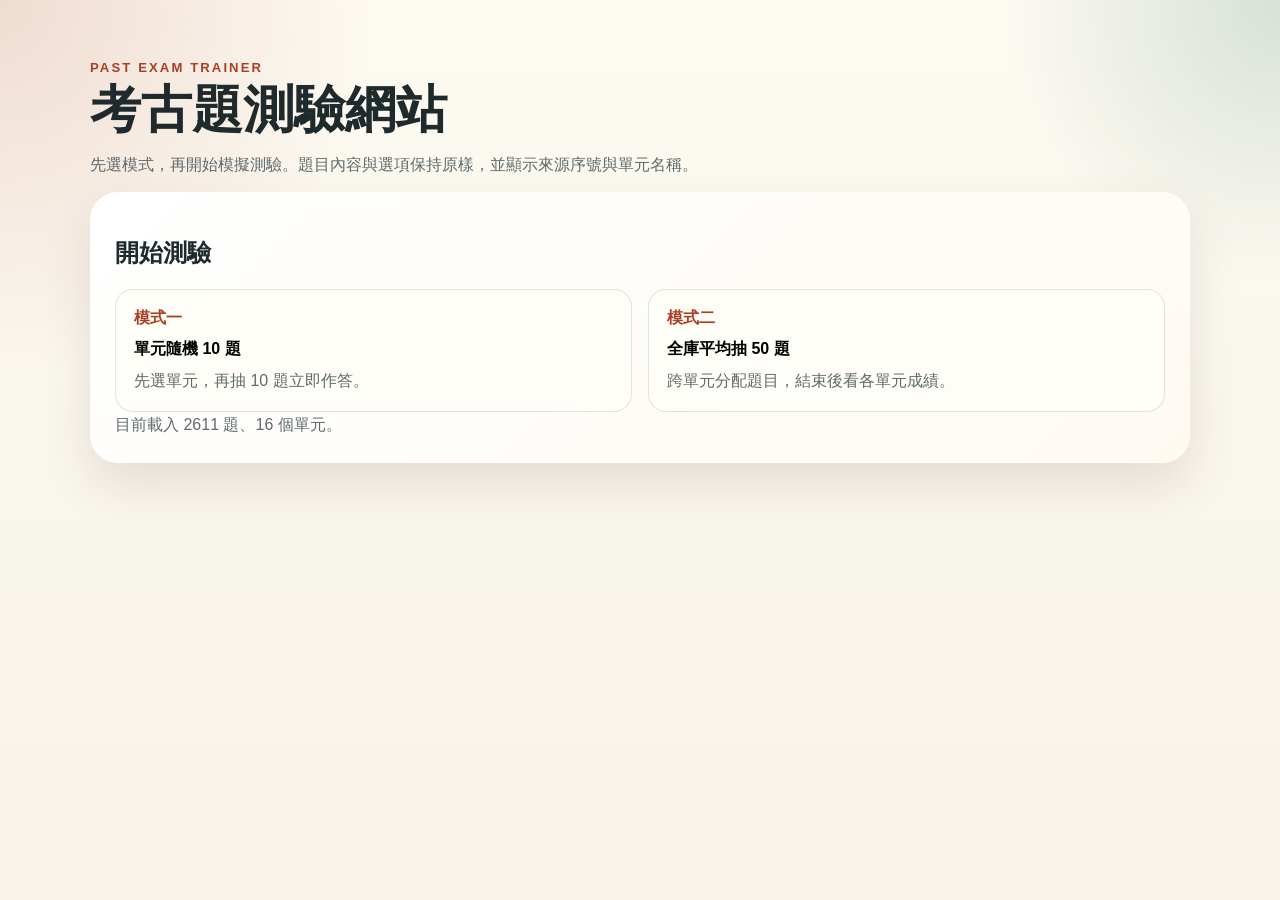
==== web/index.html @ cffe811b "Initial GitHub Pages quiz site" ====
<!DOCTYPE html>
<html lang="zh-Hant">
  <head>
    <meta charset="UTF-8" />
    <meta name="viewport" content="width=device-width, initial-scale=1.0" />
    <title>考古題測驗</title>
    <link rel="stylesheet" href="./style.css" />
  </head>
  <body>
    <div class="app-shell">
      <header class="hero">
        <p class="eyebrow">Past Exam Trainer</p>
        <h1>考古題測驗網站</h1>
        <p class="hero-copy">
          先選模式，再開始模擬測驗。題目內容與選項保持原樣，並顯示來源序號與單元名稱。
        </p>
      </header>

      <main id="app" class="layout">
        <section class="panel panel-accent" id="setup-panel">
          <h2>開始測驗</h2>
          <div class="mode-grid">
            <button class="mode-card" data-mode="unit">
              <span class="mode-label">模式一</span>
              <strong>單元隨機 10 題</strong>
              <span>先選單元，再抽 10 題立即作答。</span>
            </button>
            <button class="mode-card" data-mode="mixed">
              <span class="mode-label">模式二</span>
              <strong>全庫平均抽 50 題</strong>
              <span>跨單元分配題目，結束後看各單元成績。</span>
            </button>
          </div>

          <div id="unit-picker" class="unit-picker hidden">
            <label for="unit-select">選擇單元</label>
            <select id="unit-select"></select>
            <button id="start-unit-quiz" class="primary-button">開始單元測驗</button>
          </div>

          <div class="data-meta" id="data-meta"></div>
        </section>

        <section class="panel hidden" id="quiz-panel">
          <div class="quiz-toolbar">
            <div>
              <p id="progress-text" class="progress-text"></p>
              <p id="quiz-mode-text" class="subtle-text"></p>
            </div>
            <button id="restart-button" class="secondary-button">重新開始</button>
          </div>

          <article class="question-card">
            <div class="question-header">
              <span id="question-source" class="pill"></span>
              <span id="question-unit" class="pill pill-muted"></span>
            </div>
            <div id="question-stem" class="question-stem"></div>
            <div id="options-list" class="options-list"></div>
            <div id="feedback-box" class="feedback-box hidden"></div>
          </article>

          <div class="quiz-actions">
            <button id="next-button" class="primary-button" disabled>下一題</button>
          </div>
        </section>

        <section class="panel hidden" id="result-panel">
          <div class="result-header">
            <div>
              <h2>測驗結果</h2>
              <p id="result-summary" class="subtle-text"></p>
            </div>
            <button id="restart-result-button" class="secondary-button">重新開始</button>
          </div>

          <div id="result-body" class="result-body"></div>
        </section>
      </main>
    </div>

    <template id="unit-result-template">
      <div class="unit-result-row">
        <span class="unit-result-name"></span>
        <span class="unit-result-score"></span>
      </div>
    </template>

    <script src="./app.js" defer></script>
  </body>
</html>
---- web/style.css ----
:root {
  --bg: #f7f3ea;
  --bg-strong: #efe6d4;
  --card: rgba(255, 255, 255, 0.82);
  --card-strong: #fffdf7;
  --ink: #1f2a2c;
  --muted: #5f6b6d;
  --line: rgba(31, 42, 44, 0.12);
  --primary: #aa3f24;
  --primary-strong: #8f331d;
  --success: #17624b;
  --error: #9c2f2f;
  --shadow: 0 22px 50px rgba(72, 49, 22, 0.12);
  --radius-lg: 28px;
  --radius-md: 18px;
  --radius-sm: 12px;
}

* {
  box-sizing: border-box;
}

body {
  margin: 0;
  min-height: 100vh;
  font-family: "Segoe UI", "Noto Sans TC", sans-serif;
  color: var(--ink);
  background:
    radial-gradient(circle at top left, rgba(170, 63, 36, 0.16), transparent 24%),
    radial-gradient(circle at top right, rgba(23, 98, 75, 0.16), transparent 18%),
    linear-gradient(180deg, #fdfaf2 0%, var(--bg) 100%);
}

.app-shell {
  width: min(1100px, calc(100% - 32px));
  margin: 0 auto;
  padding: 36px 0 56px;
}

.hero {
  padding: 24px 0 14px;
}

.eyebrow {
  margin: 0 0 8px;
  color: var(--primary);
  font-size: 0.82rem;
  font-weight: 700;
  letter-spacing: 0.16em;
  text-transform: uppercase;
}

.hero h1 {
  margin: 0;
  font-size: clamp(2rem, 4vw, 3.4rem);
  line-height: 1.05;
}

.hero-copy {
  max-width: 760px;
  margin: 14px 0 0;
  color: var(--muted);
  font-size: 1rem;
  line-height: 1.7;
}

.layout {
  display: grid;
  gap: 18px;
}

.panel {
  background: var(--card);
  border: 1px solid rgba(255, 255, 255, 0.75);
  border-radius: var(--radius-lg);
  box-shadow: var(--shadow);
  backdrop-filter: blur(10px);
  padding: 24px;
}

.panel-accent {
  background:
    linear-gradient(135deg, rgba(255, 255, 255, 0.88), rgba(255, 250, 241, 0.88)),
    var(--card);
}

.mode-grid {
  display: grid;
  grid-template-columns: repeat(auto-fit, minmax(220px, 1fr));
  gap: 16px;
  margin-top: 18px;
}

.mode-card,
.primary-button,
.secondary-button,
.option-button {
  font: inherit;
}

.mode-card {
  border: 1px solid var(--line);
  border-radius: var(--radius-md);
  background: var(--card-strong);
  padding: 18px;
  text-align: left;
  cursor: pointer;
  transition: transform 160ms ease, border-color 160ms ease, box-shadow 160ms ease;
}

.mode-card:hover,
.mode-card:focus-visible {
  transform: translateY(-2px);
  border-color: rgba(170, 63, 36, 0.38);
  box-shadow: 0 16px 30px rgba(170, 63, 36, 0.1);
  outline: none;
}

.mode-label {
  display: inline-block;
  margin-bottom: 10px;
  color: var(--primary);
  font-weight: 700;
}

.mode-card strong,
.mode-card span {
  display: block;
}

.mode-card span:last-child {
  margin-top: 8px;
  color: var(--muted);
  line-height: 1.6;
}

.unit-picker {
  display: grid;
  gap: 12px;
  margin-top: 20px;
}

label {
  font-weight: 700;
}

select {
  width: 100%;
  padding: 12px 14px;
  border-radius: var(--radius-sm);
  border: 1px solid var(--line);
  background: white;
  font: inherit;
}

.primary-button,
.secondary-button {
  border: none;
  border-radius: 999px;
  padding: 12px 18px;
  cursor: pointer;
  transition: transform 160ms ease, opacity 160ms ease, background 160ms ease;
}

.primary-button {
  background: var(--primary);
  color: white;
}

.primary-button:hover,
.secondary-button:hover,
.option-button:hover {
  transform: translateY(-1px);
}

.primary-button:disabled {
  opacity: 0.5;
  cursor: not-allowed;
  transform: none;
}

.secondary-button {
  background: rgba(31, 42, 44, 0.08);
  color: var(--ink);
}

.data-meta,
.subtle-text {
  color: var(--muted);
  line-height: 1.6;
}

.quiz-toolbar,
.result-header {
  display: flex;
  justify-content: space-between;
  gap: 16px;
  align-items: flex-start;
}

.question-card {
  margin-top: 18px;
  padding: 22px;
  border-radius: var(--radius-md);
  background: var(--card-strong);
  border: 1px solid rgba(31, 42, 44, 0.08);
}

.question-header {
  display: flex;
  gap: 10px;
  flex-wrap: wrap;
}

.pill {
  display: inline-flex;
  align-items: center;
  padding: 6px 10px;
  border-radius: 999px;
  background: rgba(170, 63, 36, 0.12);
  color: var(--primary-strong);
  font-size: 0.92rem;
  font-weight: 700;
}

.pill-muted {
  background: rgba(23, 98, 75, 0.12);
  color: var(--success);
}

.question-stem {
  margin-top: 18px;
  white-space: pre-wrap;
  font-size: 1.06rem;
  line-height: 1.85;
}

.options-list {
  display: grid;
  gap: 12px;
  margin-top: 24px;
}

.option-button {
  width: 100%;
  border-radius: var(--radius-sm);
  border: 1px solid var(--line);
  background: white;
  padding: 16px;
  text-align: left;
  cursor: pointer;
  transition: border-color 160ms ease, background 160ms ease, transform 160ms ease;
}

.option-button strong {
  display: inline-block;
  min-width: 2em;
}

.option-button.selected {
  border-color: rgba(170, 63, 36, 0.55);
  background: rgba(170, 63, 36, 0.08);
}

.option-button.correct {
  border-color: rgba(23, 98, 75, 0.4);
  background: rgba(23, 98, 75, 0.1);
}

.option-button.wrong {
  border-color: rgba(156, 47, 47, 0.42);
  background: rgba(156, 47, 47, 0.08);
}

.feedback-box {
  margin-top: 20px;
  padding: 14px 16px;
  border-radius: var(--radius-sm);
  font-weight: 700;
}

.feedback-box.correct {
  background: rgba(23, 98, 75, 0.12);
  color: var(--success);
}

.feedback-box.wrong {
  background: rgba(156, 47, 47, 0.1);
  color: var(--error);
}

.quiz-actions {
  display: flex;
  justify-content: flex-end;
  margin-top: 18px;
}

.result-body {
  display: grid;
  gap: 12px;
  margin-top: 16px;
}

.score-card,
.unit-result-row {
  display: flex;
  justify-content: space-between;
  gap: 16px;
  padding: 16px;
  border-radius: var(--radius-md);
  background: var(--card-strong);
  border: 1px solid rgba(31, 42, 44, 0.08);
}

.score-card strong,
.unit-result-score {
  font-weight: 800;
}

.hidden {
  display: none !important;
}

@media (max-width: 720px) {
  .app-shell {
    width: min(100% - 20px, 1100px);
    padding-top: 22px;
  }

  .panel {
    padding: 18px;
  }

  .quiz-toolbar,
  .result-header,
  .score-card,
  .unit-result-row {
    flex-direction: column;
  }

  .question-card {
    padding: 18px;
  }
}
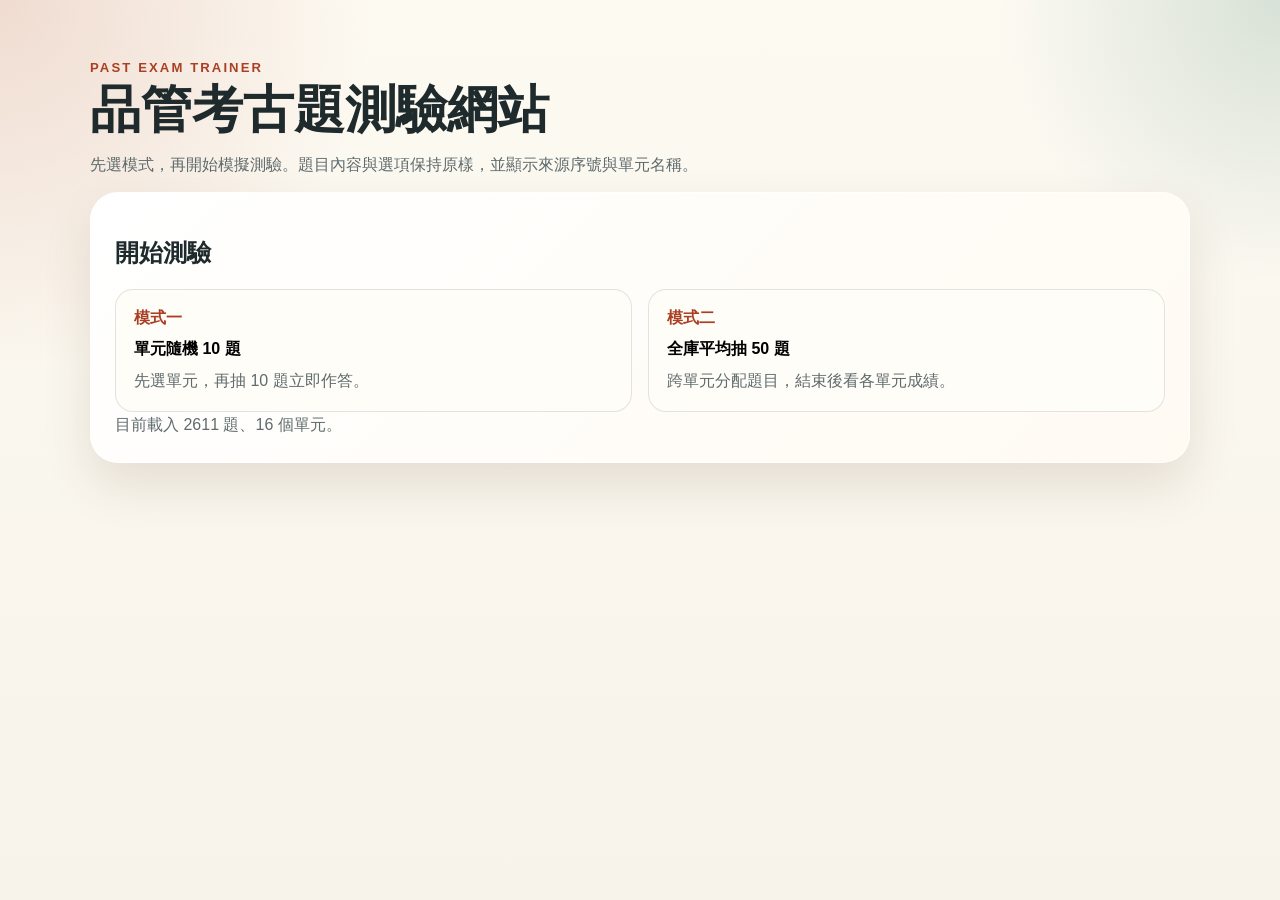
==== commit dd4e0633: "V1.3" ====
--- a/web/index.html
+++ b/web/index.html
@@ -10,7 +10,7 @@
     <div class="app-shell">
       <header class="hero">
         <p class="eyebrow">Past Exam Trainer</p>
-        <h1>考古題測驗網站</h1>
+        <h1>品管考古題測驗網站</h1>
         <p class="hero-copy">
           先選模式，再開始模擬測驗。題目內容與選項保持原樣，並顯示來源序號與單元名稱。
         </p>
